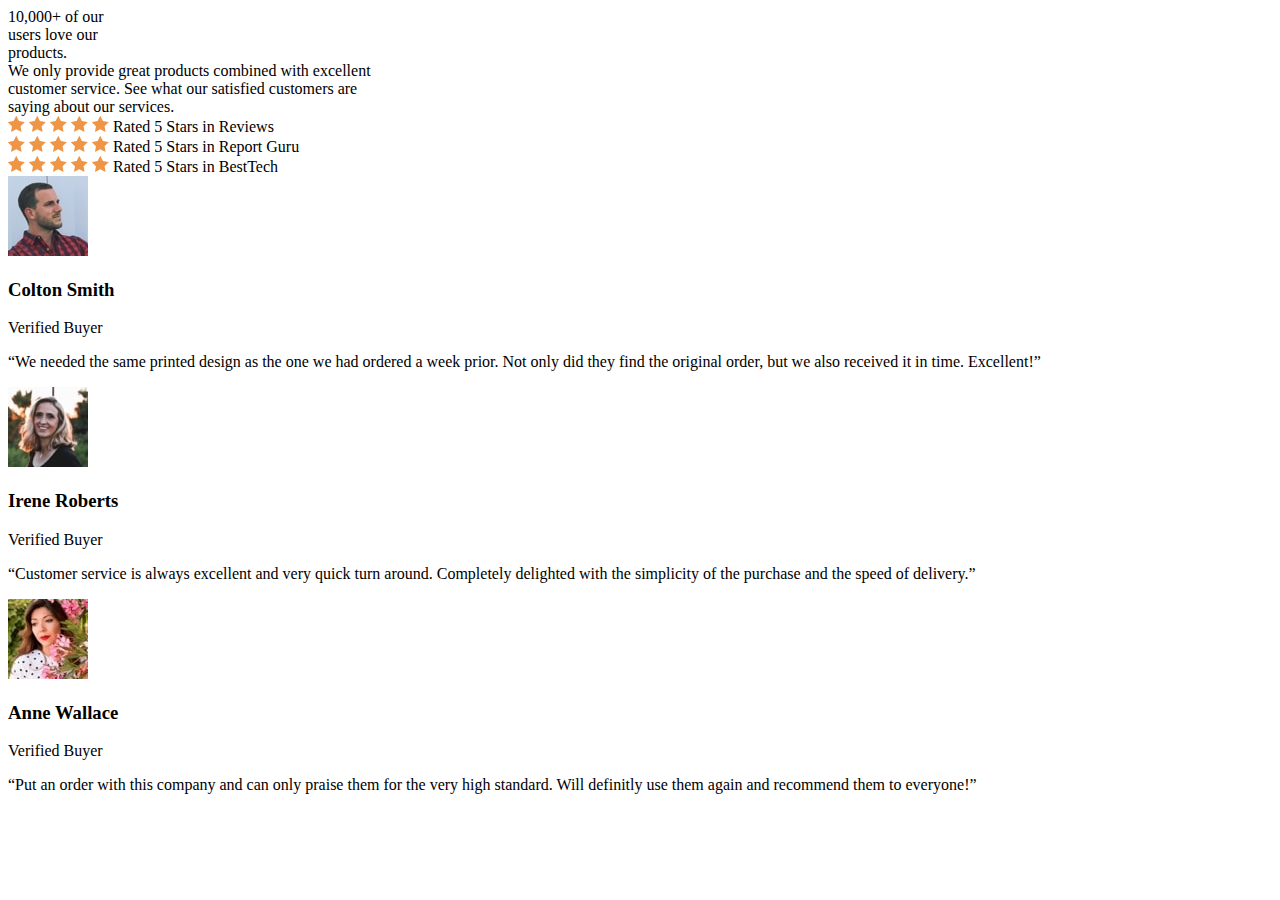
==== index.html @ 69748776 "Update and rename index.html.html to index.html" ====
<!DOCTYPE html>
<html lang="en">

<head>
    <meta charset="UTF-8" />
    <meta name="viewport" content="width=device-width, initial-scale=1.0" />
    <title>Card Creation Task</title>
    <link rel="stylesheet" href="cssTask.css">
    <link href="https://fonts.googleapis.com/css2?family=League+Spartan:wght@300;400;500;700&display=swap"
        rel="stylesheet" />
</head>

<body>
    <div class="container">
        <div class="left-column">
            <div class="header">
                10,000+ of our <br />users love our<br /> products.
            </div>
            <div class="sub-header">
                We only provide great products combined with excellent<br />
                customer service. See what our satisfied customers are<br />
                saying about our services.
            </div>
        </div>
        <div class="right-column">
            <div class="ratings">
                <div class="rating rating-1">
                    <span class="rating-stars">
                        <img class="stars" src="./images/icon-star.svg">
                        <img class="stars" src="./images/icon-star.svg">
                        <img class="stars" src="./images/icon-star.svg">
                        <img class="stars" src="./images/icon-star.svg">
                        <img class="stars" src="./images/icon-star.svg">
                    </span>
                    <span>Rated 5 Stars in Reviews</span>
                </div>
                <div class="rating rating-2">
                    <span class="rating-stars">
                        <img class="stars" src="./images/icon-star.svg">
                        <img class="stars" src="./images/icon-star.svg">
                        <img class="stars" src="./images/icon-star.svg">
                        <img class="stars" src="./images/icon-star.svg">
                        <img class="stars" src="./images/icon-star.svg">
                    </span>
                    <span>Rated 5 Stars in Report Guru</span>
                </div>
                <div class="rating rating-3">
                    <span class="rating-stars">
                        <img class="stars" src="./images/icon-star.svg">
                        <img class="stars" src="./images/icon-star.svg">
                        <img class="stars" src="./images/icon-star.svg">
                        <img class="stars" src="./images/icon-star.svg">
                        <img class="stars" src="./images/icon-star.svg">
                    </span>
                    <span>Rated 5 Stars in BestTech</span>
                </div>
            </div>
        </div>
    </div>

    <div class="testimonial-section">
        <div class="testimonial-1">
            <div class="cardimgName">
                <img src="./images/image-colton.jpg" alt="Colton Smith" />
                <div class="userName">
                    <h3>Colton Smith</h3>
                    <span>Verified Buyer</span>
                </div>
            </div>
            <p>
                “We needed the same printed design as the one we had ordered a week
                prior. Not only did they find the original order, but we also received
                it in time. Excellent!”
            </p>
        </div>
        <div class="testimonial-2">
            <div class="cardimgName">
                <img src="./images/image-irene.jpg" alt="Irene Roberts" />
                <div class="userName">
                    <h3>Irene Roberts</h3>
                    <span>Verified Buyer</span>
                </div>
            </div>
            <p>
                “Customer service is always excellent and very quick turn around. Completely delighted with the
                simplicity of the purchase and the speed of delivery.”
            </p>
        </div>
        <div class="testimonial-3">
            <div class="cardimgName">
                <img src="./images/image-anne.jpg" alt="Anne Wallace" />
                <div class="userName">
                    <h3>Anne Wallace</h3>
                    <span>Verified Buyer</span>
                </div>
            </div>
            <p>
                “Put an order with this company and can only praise them for the very high standard. Will definitly use
                them again and recommend them to everyone!”
            </p>
        </div>
    </div>
</body>

</html>
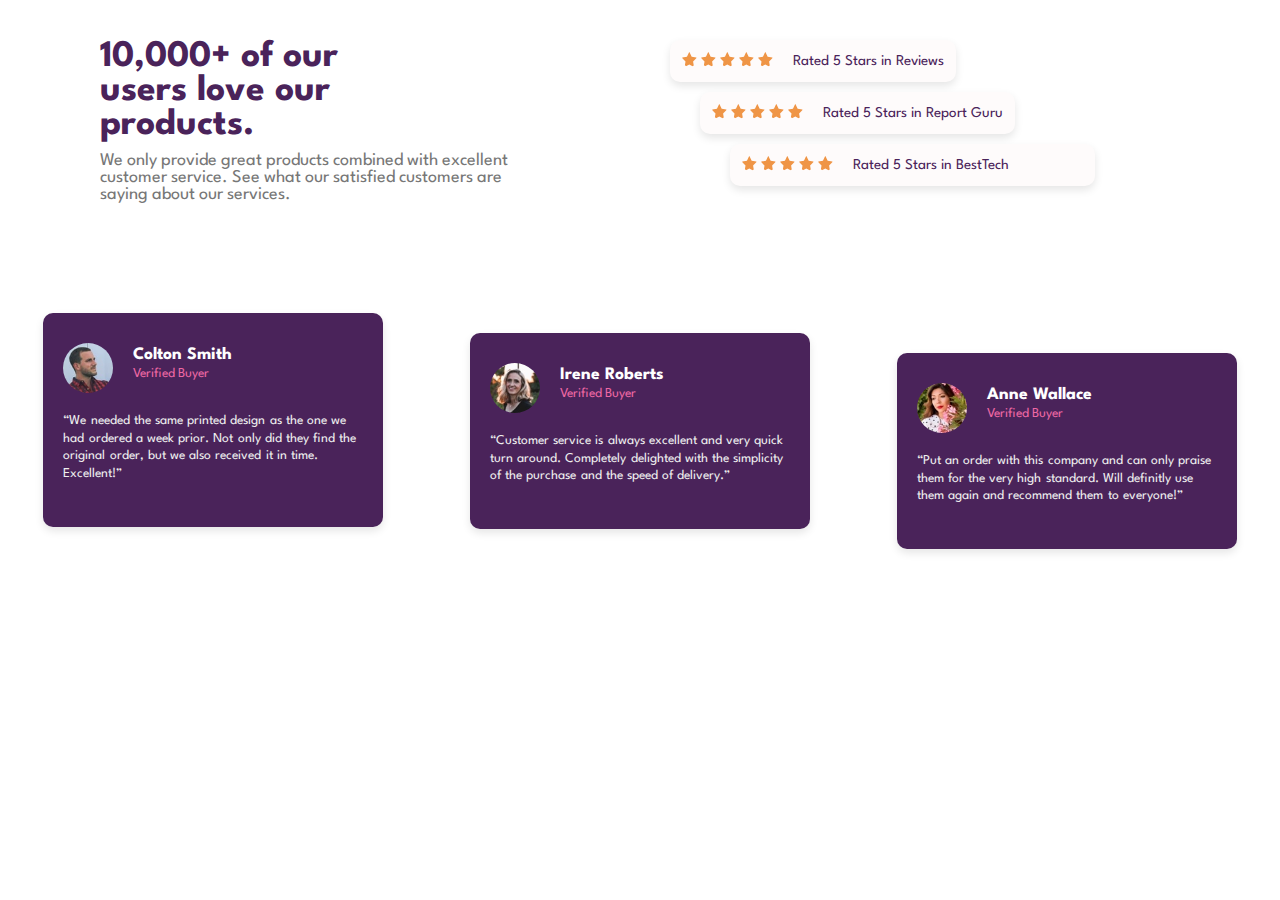
==== commit 6877e6ed: "Update index.html" ====
--- a/index.html
+++ b/index.html
@@ -5,7 +5,7 @@
     <meta charset="UTF-8" />
     <meta name="viewport" content="width=device-width, initial-scale=1.0" />
     <title>Card Creation Task</title>
-    <link rel="stylesheet" href="cssTask.css">
+    <link rel="stylesheet" href="index.css">
     <link href="https://fonts.googleapis.com/css2?family=League+Spartan:wght@300;400;500;700&display=swap"
         rel="stylesheet" />
 </head>
--- a/index.css
+++ b/index.css
@@ -0,0 +1,182 @@
+body {
+    margin: 0;
+    padding: 0;
+    background-color: hsl(0, 0%, 100%);
+    font-family: "League Spartan", sans-serif;
+    color: #4a235a;
+    font-size: 15px;
+}
+
+.container {
+    display: flex;
+    align-items: flex-start;
+    padding: 40px 20px;
+    max-width: 1200px;
+    margin: auto;
+    flex-wrap: wrap;
+}
+
+.left-column,
+.right-column {
+    width: 100%;
+    margin-left: 0;
+}
+
+.left-column {
+    margin-bottom: 20px;
+}
+
+.header {
+    font-size: 2.5em;
+    font-weight: bold;
+}
+
+.sub-header {
+    font-size: 1.2em;
+    color: #777;
+    margin: 10px 0 30px 0;
+}
+
+/* rating section */
+.ratings {
+    display: flex;
+    flex-direction: column;
+    gap: 10px;
+}
+
+.rating {
+    display: flex;
+    justify-content: left;
+    align-items: center;
+    gap: 20px;
+    font-size: 1em;
+    color: #4a235a;
+    background: #fefbfb;
+    border-radius: 10px;
+    padding: 12px;
+    width: fit-content;
+    box-shadow: 0 4px 8px rgba(0, 0, 0, 0.1);
+}
+
+.rating-1 {
+    margin-left: 0;
+}
+
+.rating-2 {
+    margin-left: 0;
+}
+
+.rating-3 {
+    margin-left: 0;
+}
+
+.rating-stars {
+    color: #f39c12;
+}
+
+.stars {
+    width: 15px;
+    height: 15px;
+}
+
+/* cards sections */
+.testimonial-section {
+    display: flex;
+    justify-content: space-around;
+    flex-wrap: wrap;
+    margin: 20px 0;
+}
+
+.testimonial-1,
+.testimonial-2,
+.testimonial-3 {
+    background-color: #4a235a;
+    color: white;
+    padding: 20px;
+    border-radius: 10px;
+    width: 100%;
+    max-width: 300px;
+    box-shadow: 0 4px 8px rgba(0, 0, 0, 0.1);
+    padding-top: 30px;
+    padding-bottom: 30px;
+    height: fit-content;
+    margin-bottom: 20px;
+}
+
+.cardimgName {
+    display: flex;
+    justify-content: flex-start;
+    gap: 20px;
+    margin-bottom: 20px;
+}
+
+.userName {
+    display: flex;
+    justify-content: center;
+    flex-direction: column;
+    gap: 5px;
+}
+
+.userName h3 {
+    margin: 0;
+}
+
+img {
+    border-radius: 50%;
+    width: 50px;
+    height: 50px;
+}
+
+.testimonial-1 span,
+.testimonial-2 span,
+.testimonial-3 span {
+    display: block;
+    margin-bottom: 10px;
+    font-size: 0.9em;
+    color: hsl(333, 80%, 67%);
+}
+
+.testimonial-1 p,
+.testimonial-2 p,
+.testimonial-3 p {
+    font-size: 0.9em;
+    color: #eee;
+    line-height: 1.3;
+    word-spacing: 1.2px;
+}
+
+@media (min-width: 768px) {
+    .container {
+        flex-wrap: nowrap;
+    }
+
+    .left-column,
+    .right-column {
+        width: 50%;
+    }
+
+    .left-column {
+        margin-left: 5%;
+    }
+
+    .rating-2 {
+        margin-left: 30px;
+    }
+
+    .rating-3 {
+        margin-left: 60px;
+        padding-right: 15%;
+    }
+
+    .testimonial-1 {
+        margin-top: 0;
+    }
+
+    .testimonial-2 {
+        margin-top: 20px;
+    }
+
+    .testimonial-3 {
+        margin-top: 40px;
+    }
+}
